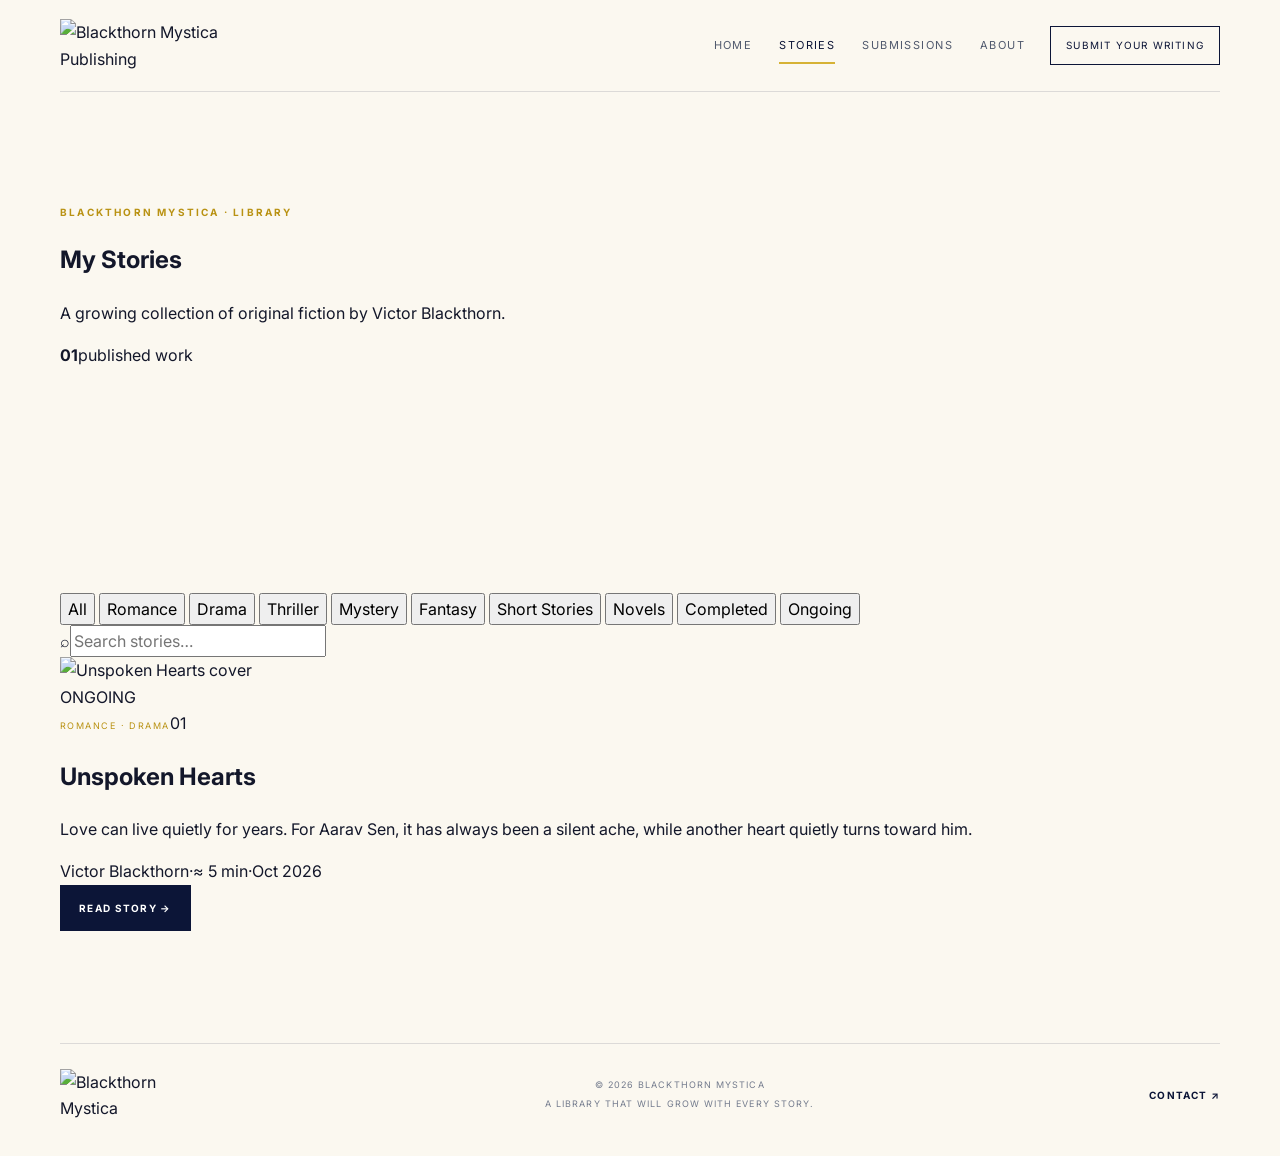
==== stories/index.html @ 57160782 "Add files via upload" ====
<!DOCTYPE html>
<html lang="en">
<head>
  <meta charset="UTF-8">
  <meta name="viewport" content="width=device-width, initial-scale=1.0">
  <meta name="description" content="The Blackthorn Mystica library — published stories and fiction by Victor Blackthorn.">
  <meta name="theme-color" content="#0b1434">
  <title>Stories — Blackthorn Mystica</title>
  <link rel="preconnect" href="https://fonts.googleapis.com">
  <link rel="preconnect" href="https://fonts.gstatic.com" crossorigin>
  <link href="https://fonts.googleapis.com/css2?family=Cinzel:wght@500;600;700&family=Cormorant+Garamond:wght@400;500;600;700&family=Inter:wght@400;500;600;700&display=swap" rel="stylesheet">
  <link rel="stylesheet" href="../style.css">
</head>
<body class="library-page">
  <header class="site-header">
    <a class="brand" href="../index.html"><img src="../assets/blackthorn-mystica-logo.png" alt="Blackthorn Mystica Publishing"></a>
    <nav class="nav" aria-label="Primary navigation">
      <a href="../index.html">Home</a>
      <a class="active" href="index.html">Stories</a>
      <a href="../index.html#submissions">Submissions</a>
      <a href="../index.html#about">About</a>
    </nav>
    <a class="header-cta" href="../index.html#submissions">Submit Your Writing</a>
    <button class="nav-toggle" aria-label="Open menu" aria-expanded="false">☰</button>
  </header>

  <main>
    <section class="section library-hero">
      <div class="section-kicker">BLACKTHORN MYSTICA · LIBRARY</div>
      <div class="library-title-row">
        <div><h1>My Stories</h1><p>A growing collection of original fiction by Victor Blackthorn.</p></div>
        <div class="library-count"><strong>01</strong><span>published work</span></div>
      </div>
    </section>

    <section class="section library-body">
      <div class="library-toolbar">
        <div class="filters" role="group" aria-label="Filter stories">
          <button class="filter active" data-filter="all">All</button>
          <button class="filter" data-filter="romance">Romance</button>
          <button class="filter" data-filter="drama">Drama</button>
          <button class="filter" data-filter="thriller">Thriller</button>
          <button class="filter" data-filter="mystery">Mystery</button>
          <button class="filter" data-filter="fantasy">Fantasy</button>
          <button class="filter" data-filter="short-story">Short Stories</button>
          <button class="filter" data-filter="novel">Novels</button>
          <button class="filter" data-filter="completed">Completed</button>
          <button class="filter" data-filter="ongoing">Ongoing</button>
        </div>
        <label class="search-box"><span>⌕</span><input id="storySearch" type="search" placeholder="Search stories…"></label>
      </div>

      <div class="library-grid" id="libraryGrid">
        <article class="library-card" data-tags="romance drama novel ongoing" data-search="unspoken hearts romance drama victor blackthorn">
          <div class="library-card-cover"><img src="../assets/unspoken-hearts-cover.png" alt="Unspoken Hearts cover"><span class="status-badge">ONGOING</span></div>
          <div class="library-card-content">
            <div class="card-topline"><span class="genre-pill">Romance · Drama</span><span class="story-number">01</span></div>
            <h2>Unspoken Hearts</h2>
            <p class="card-summary">Love can live quietly for years. For Aarav Sen, it has always been a silent ache, while another heart quietly turns toward him.</p>
            <div class="card-meta"><span>Victor Blackthorn</span><span>·</span><span>≈ 5 min</span><span>·</span><span>Oct 2026</span></div>
            <a class="button button-navy" href="unspoken-hearts.html">Read Story →</a>
          </div>
        </article>
      </div>
      <p class="no-results" id="noResults" hidden>No stories match this filter or search.</p>
    </section>
  </main>

  <footer class="footer section-wide"><div class="footer-brand"><img src="../assets/blackthorn-mystica-logo.png" alt="Blackthorn Mystica"></div><div class="footer-copy"><span>© 2026 Blackthorn Mystica</span><span>A library that will grow with every story.</span></div><a href="mailto:victorblackthorn.books@gmail.com">Contact ↗</a></footer>
  <script src="../script.js"></script>
  <script src="library.js"></script>
</body>
</html>
---- style.css ----
:root {
  --navy: #0c1537;
  --navy-2: #121f4b;
  --navy-3: #17275b;
  --gold: #d6b235;
  --gold-deep: #b99213;
  --cream: #f6f1e5;
  --paper: #fbf8f0;
  --ink: #13172a;
  --muted: #667084;
  --line: rgba(12, 21, 55, 0.13);
  --white: #fffdfa;
  --shadow: 0 26px 80px rgba(8, 13, 35, 0.18);
  --serif: "Cormorant Garamond", Georgia, serif;
  --sans: "Inter", Arial, sans-serif;
  --display: "Cinzel", Georgia, serif;
  --script: "Parisienne", cursive;
}

* { box-sizing: border-box; }
html { scroll-behavior: smooth; }
body {
  margin: 0;
  background: var(--paper);
  color: var(--ink);
  font-family: var(--sans);
  line-height: 1.65;
}
img { max-width: 100%; display: block; }
a { color: inherit; text-decoration: none; }
button, input { font: inherit; }

.site-shell { min-height: 100vh; overflow-x: hidden; }
.section-wide, .section { width: min(1160px, calc(100% - 40px)); margin-inline: auto; }
.section { padding-block: 112px; }

.site-header {
  width: min(1160px, calc(100% - 40px));
  margin: 0 auto;
  min-height: 92px;
  display: flex;
  align-items: center;
  gap: 25px;
  border-bottom: 1px solid var(--line);
}
.brand { width: 205px; flex: 0 0 205px; }
.brand img { width: 100%; height: auto; }
.nav { margin-left: auto; display: flex; gap: 27px; align-items: center; }
.nav a {
  position: relative;
  padding: 9px 0;
  font-size: 11px;
  letter-spacing: .13em;
  text-transform: uppercase;
  color: #50596d;
}
.nav a::after {
  content: ""; position: absolute; left: 0; bottom: 0; width: 0; height: 2px;
  background: var(--gold); transition: width .2s ease;
}
.nav a:hover::after, .nav a.active::after { width: 100%; }
.nav a.active { color: var(--navy); }
.header-cta {
  border: 1px solid var(--navy); color: var(--navy); padding: 10px 15px; font-size: 10px;
  letter-spacing: .12em; text-transform: uppercase; transition: .2s ease;
}
.header-cta:hover { background: var(--navy); color: white; }
.nav-toggle { display: none; margin-left: auto; border: 0; background: none; color: var(--navy); font-size: 25px; cursor: pointer; }

.hero {
  min-height: 690px;
  display: grid;
  grid-template-columns: 1.05fr .95fr;
  gap: 65px;
  align-items: center;
}
.hero-copy { padding-block: 70px; }
.eyebrow, .section-kicker, .strip-label, .mail-label {
  font-size: 10px; font-weight: 700; letter-spacing: .22em; text-transform: uppercase;
}
.eyebrow { color: var(--gold-deep); margin: 0 0 13px; }
.hero h1 {
  margin: 0;
  max-width: 700px;
  font-family: var(--serif);
  font-size: clamp(58px, 7vw, 94px);
  font-weight: 600;
  line-height: .9;
  letter-spacing: -.03em;
}
.hero h1 em { color: var(--navy); font-weight: 400; }
.hero-tagline { margin: 27px 0 0; font-family: var(--serif); font-size: 24px; color: #28304a; }
.hero-tagline strong { font-weight: 600; }
.hero-text { margin: 15px 0 0; max-width: 650px; color: var(--muted); font-size: 15px; line-height: 1.9; }
.hero-actions { display: flex; flex-wrap: wrap; gap: 12px; margin-top: 28px; }
.button {
  display: inline-flex; align-items: center; justify-content: center; min-height: 46px; padding: 0 18px;
  border: 1px solid transparent; font-size: 10px; font-weight: 700; letter-spacing: .13em;
  text-transform: uppercase; transition: transform .2s ease, box-shadow .2s ease, background .2s ease;
}
.button:hover { transform: translateY(-2px); }
.button em { font-family: var(--serif); text-transform: none; font-size: 16px; margin-left: 4px; }
.button-gold { background: var(--gold); color: var(--navy); box-shadow: 0 12px 30px rgba(214,178,53,.18); }
.button-gold:hover { background: #e4c34c; box-shadow: 0 16px 36px rgba(214,178,53,.25); }
.button-outline { border-color: var(--navy); color: var(--navy); background: transparent; }
.button-outline:hover { background: var(--navy); color: white; }
.button-navy { background: var(--navy); color: white; }
.wide { width: 100%; }
.hero-note { margin-top: 36px; display: flex; align-items: center; gap: 10px; color: #788093; font-size: 10px; letter-spacing: .08em; text-transform: uppercase; }
.note-line { width: 50px; height: 1px; background: var(--gold); }

.hero-cover-wrap { position: relative; display: grid; place-items: center; min-height: 610px; }
.cover-glow {
  position: absolute; width: 460px; height: 520px; background: radial-gradient(circle, rgba(214,178,53,.22), transparent 64%);
}
.cover-frame {
  position: relative; width: min(375px, 72%); transform: rotate(2.3deg);
  padding: 11px; background: #ede8dd; box-shadow: var(--shadow);
}
.cover-frame img { width: 100%; aspect-ratio: 1283 / 2048; object-fit: cover; }
.cover-caption {
  position: absolute; right: 5%; bottom: 18px; width: 235px; padding: 15px 17px;
  background: rgba(12,21,55,.92); color: white; box-shadow: 0 18px 45px rgba(8,13,35,.2);
}
.chapter-label { display: block; color: var(--gold); font-size: 9px; letter-spacing: .2em; }
.cover-caption strong { display: block; margin-top: 6px; font-family: var(--serif); font-size: 29px; line-height: 1; }
.cover-caption span:last-child { display: block; margin-top: 4px; color: #bdc6da; font-size: 10px; }

.intro-strip {
  display: flex; align-items: center; justify-content: space-between; gap: 40px;
  padding: 19px 0; border-top: 1px solid var(--line); border-bottom: 1px solid var(--line);
}
.strip-label { display: block; color: var(--gold-deep); margin-bottom: 3px; }
.intro-strip strong { font-family: var(--serif); font-size: 23px; font-weight: 600; }
.intro-strip p { margin: 0; color: var(--muted); font-size: 11px; letter-spacing: .08em; text-transform: uppercase; text-align: right; }

.section-kicker { color: var(--gold-deep); margin-bottom: 10px; }
.featured-grid { display: grid; grid-template-columns: .8fr 1.2fr; gap: 65px; align-items: center; }
.featured-image { width: min(100%, 360px); margin-inline: auto; box-shadow: var(--shadow); }
.featured-image img { width: 100%; }
.featured-copy-block h2, .section-heading h2, .submission-heading h2, .community h2, .about-section h2 {
  margin: 0; font-family: var(--serif); font-weight: 600; line-height: .93; letter-spacing: -.03em;
}
.featured-copy-block h2 { font-size: clamp(58px, 6vw, 82px); }
.featured-copy-block h2::after {
  content: ""; display: block; width: 72px; height: 2px; margin: 22px 0 17px; background: var(--gold);
}
.story-meta { display: flex; gap: 8px; align-items: center; flex-wrap: wrap; color: #6e7689; font-size: 10px; text-transform: uppercase; letter-spacing: .1em; }
.lead { margin: 22px 0 0; font-family: var(--serif); font-size: 23px; line-height: 1.45; color: #29314a; max-width: 700px; }
.small-copy { color: var(--muted); font-size: 13px; max-width: 700px; margin: 17px 0 26px; }

.section-heading { display: flex; justify-content: space-between; align-items: end; gap: 40px; margin-bottom: 35px; }
.section-heading h2 { font-size: clamp(50px, 5.5vw, 70px); }
.section-heading h2 em, .community h2 em, .about-section h2 em { color: var(--navy-2); font-weight: 400; }
.section-intro { max-width: 410px; margin: 0; color: var(--muted); font-size: 13px; }
.story-card {
  display: grid; grid-template-columns: 260px 1fr; background: white; border: 1px solid var(--line); box-shadow: 0 15px 50px rgba(12,21,55,.07);
}
.story-card-image { position: relative; background: var(--navy); }
.story-card-image img { width: 100%; height: 100%; object-fit: cover; }
.new-badge { position: absolute; top: 13px; left: 13px; padding: 7px 9px; background: var(--gold); color: var(--navy); font-size: 8px; font-weight: 700; letter-spacing: .18em; }
.story-card-content { padding: 36px 38px; display: flex; flex-direction: column; min-height: 360px; }
.story-card-top { display: flex; justify-content: space-between; gap: 15px; }
.genre-pill { color: var(--gold-deep); font-size: 9px; text-transform: uppercase; letter-spacing: .16em; }
.story-index { color: #9ba2b1; font-family: var(--serif); font-size: 28px; }
.story-card h3 { margin: 20px 0 12px; font-family: var(--serif); font-size: 53px; line-height: .9; }
.story-card-summary { max-width: 690px; color: var(--muted); font-size: 14px; line-height: 1.85; }
.story-card-bottom { margin-top: auto; padding-top: 28px; border-top: 1px solid var(--line); display: flex; justify-content: space-between; align-items: center; gap: 15px; color: #6a7283; font-size: 10px; text-transform: uppercase; letter-spacing: .11em; }
.read-link { color: var(--navy); font-weight: 700; }
.read-link span { color: var(--gold-deep); margin-left: 3px; }

.reader-corner { padding-top: 45px; }
.corner-grid { display: grid; grid-template-columns: repeat(3, 1fr); gap: 14px; }
.corner-card { min-height: 240px; padding: 28px; border: 1px solid var(--line); background: white; transition: .2s ease; }
.corner-card:hover { transform: translateY(-4px); box-shadow: 0 18px 48px rgba(12,21,55,.08); }
.corner-card.featured-corner { background: var(--navy); color: white; border-color: var(--navy); }
.corner-icon { display: block; color: var(--gold); font-size: 22px; }
.corner-card h3 { margin: 28px 0 8px; font-family: var(--serif); font-size: 36px; line-height: .95; }
.corner-card p { margin: 0; color: #687186; font-size: 13px; line-height: 1.75; }
.featured-corner p { color: #c5cada; }
.corner-link { display: inline-block; margin-top: 23px; color: var(--navy); font-size: 9px; text-transform: uppercase; letter-spacing: .15em; font-weight: 700; }
.featured-corner .corner-link { color: var(--gold); }

.submission-section { padding-top: 55px; }
.submission-heading { display: flex; justify-content: space-between; gap: 40px; align-items: end; }
.submission-heading h2 { font-size: clamp(53px, 5.5vw, 72px); }
.submission-heading > p { max-width: 430px; color: var(--muted); font-size: 13px; margin: 0; }
.submission-panel { margin-top: 35px; display: grid; grid-template-columns: 1.35fr .65fr; gap: 22px; }
.guidelines, .submission-action { border: 1px solid var(--line); background: white; }
.guidelines { padding: 34px; }
.guidelines h3 { margin: 0; font-family: var(--serif); font-size: 42px; }
.guidelines-intro { color: var(--muted); margin: 10px 0 23px; font-size: 13px; }
.guidelines ol { margin: 0; padding-left: 22px; }
.guidelines li { padding: 7px 0 7px 4px; color: #596276; font-size: 13px; }
.guidelines strong { color: var(--navy); }
.submission-note { margin: 22px 0 0; padding-top: 18px; border-top: 1px solid var(--line); color: #7b8391; font-size: 11px; }
.submission-action { background: var(--navy); color: white; padding: 34px; display: flex; align-items: center; }
.mail-card { width: 100%; }
.mail-label { color: var(--gold); }
.mail-card strong { display: block; margin-top: 13px; font-family: var(--serif); font-size: 28px; line-height: 1.1; overflow-wrap: anywhere; }
.mail-card p { margin: 14px 0 22px; color: #c1c8da; font-size: 12px; line-height: 1.8; }

.community-card {
  display: grid; grid-template-columns: 1fr .9fr; gap: 60px; align-items: center;
  padding: 58px; background: #ece5d7; border-top: 4px solid var(--gold);
}
.community h2 { font-size: clamp(50px, 5vw, 68px); }
.community-card > div:last-child p { color: #666d78; font-size: 14px; line-height: 1.9; }
.text-link-dark { display: inline-block; margin-top: 14px; font-size: 10px; font-weight: 700; letter-spacing: .14em; text-transform: uppercase; color: var(--navy); }
.text-link-dark span { color: var(--gold-deep); }

.about-section { display: grid; grid-template-columns: 110px 1fr; gap: 35px; align-items: start; padding-bottom: 100px; }
.about-mark { width: 100px; height: 100px; border-radius: 50%; background: var(--navy); color: var(--gold); display: grid; place-items: center; font-family: var(--serif); font-size: 58px; }
.about-section h2 { font-size: clamp(52px, 5.3vw, 72px); }
.about-section p { max-width: 700px; color: var(--muted); font-size: 14px; }

.footer { padding-block: 25px 34px; border-top: 1px solid var(--line); display: flex; justify-content: space-between; align-items: center; gap: 25px; }
.footer-brand { width: 150px; }
.footer-copy { display: flex; flex-direction: column; gap: 4px; color: #737b8d; font-size: 9px; letter-spacing: .12em; text-transform: uppercase; text-align: center; }
.footer > a { color: var(--navy); font-size: 10px; text-transform: uppercase; letter-spacing: .12em; font-weight: 700; }

@media (max-width: 980px) {
  .site-header { position: relative; }
  .nav { display: none; position: absolute; left: 0; right: 0; top: 100%; z-index: 20; padding: 18px; border: 1px solid var(--line); background: var(--paper); flex-direction: column; align-items: stretch; gap: 3px; }
  .nav.open { display: flex; }
  .nav a { padding: 12px; }
  .header-cta { display: none; }
  .nav-toggle { display: block; }
  .hero { grid-template-columns: 1fr; padding-top: 45px; }
  .hero-cover-wrap { min-height: 560px; }
  .featured-grid { grid-template-columns: .75fr 1.25fr; gap: 40px; }
  .submission-panel { grid-template-columns: 1fr; }
  .story-card { grid-template-columns: 220px 1fr; }
}

@media (max-width: 700px) {
  .section-wide, .section, .site-header { width: min(100% - 28px, 1160px); }
  .section { padding-block: 78px; }
  .brand { width: 160px; flex-basis: 160px; }
  .hero { min-height: auto; gap: 15px; }
  .hero h1 { font-size: 55px; }
  .hero-tagline { font-size: 20px; }
  .hero-cover-wrap { min-height: 500px; }
  .cover-frame { width: 70%; }
  .cover-caption { width: 205px; right: 0; bottom: 3px; }
  .intro-strip, .section-heading, .submission-heading, .community-card { grid-template-columns: 1fr; display: grid; }
  .intro-strip p { text-align: left; }
  .featured-grid, .story-card, .corner-grid, .about-section { grid-template-columns: 1fr; }
  .featured-image { width: min(100%, 330px); }
  .story-card-image { max-height: 430px; }
  .story-card-content { min-height: auto; }
  .story-card h3 { font-size: 48px; }
  .community-card { gap: 12px; padding: 34px 27px; }
  .about-section { gap: 18px; }
  .footer { flex-direction: column; align-items: flex-start; }
  .footer-copy { text-align: left; }
}
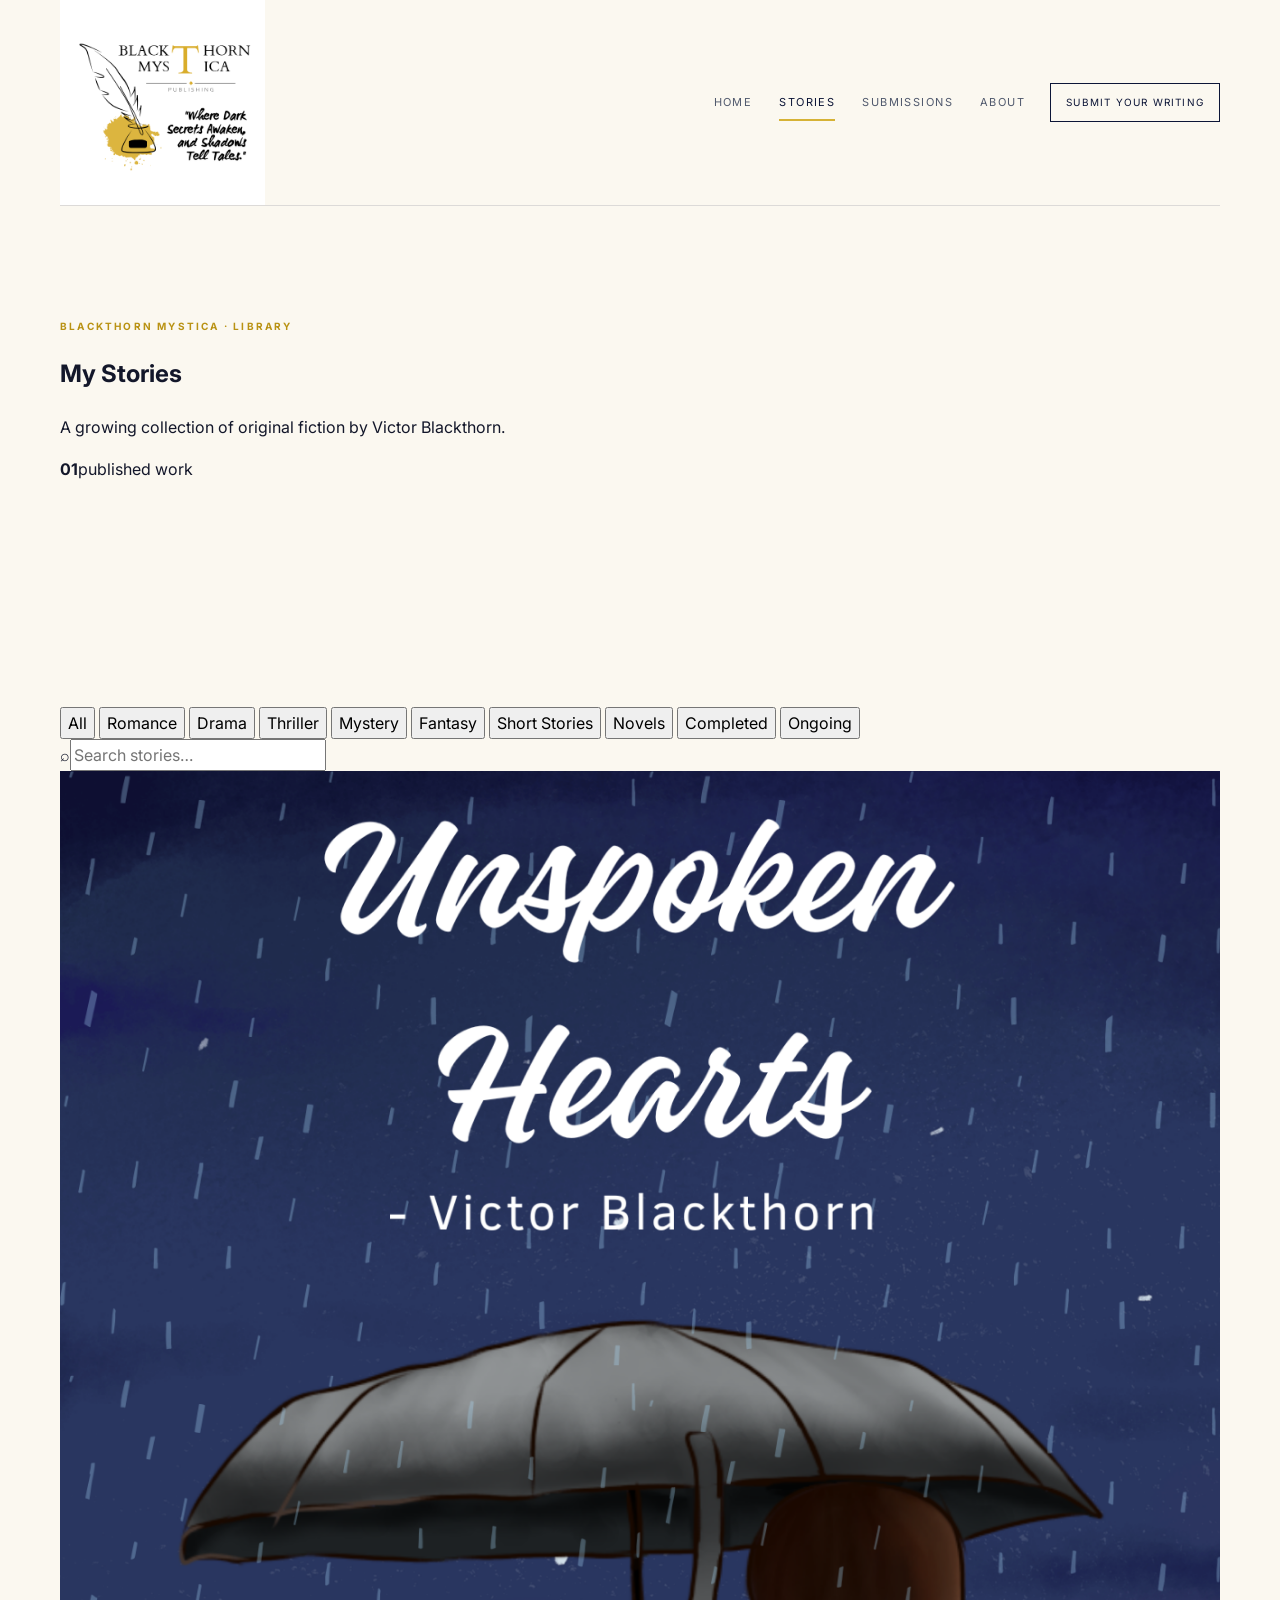
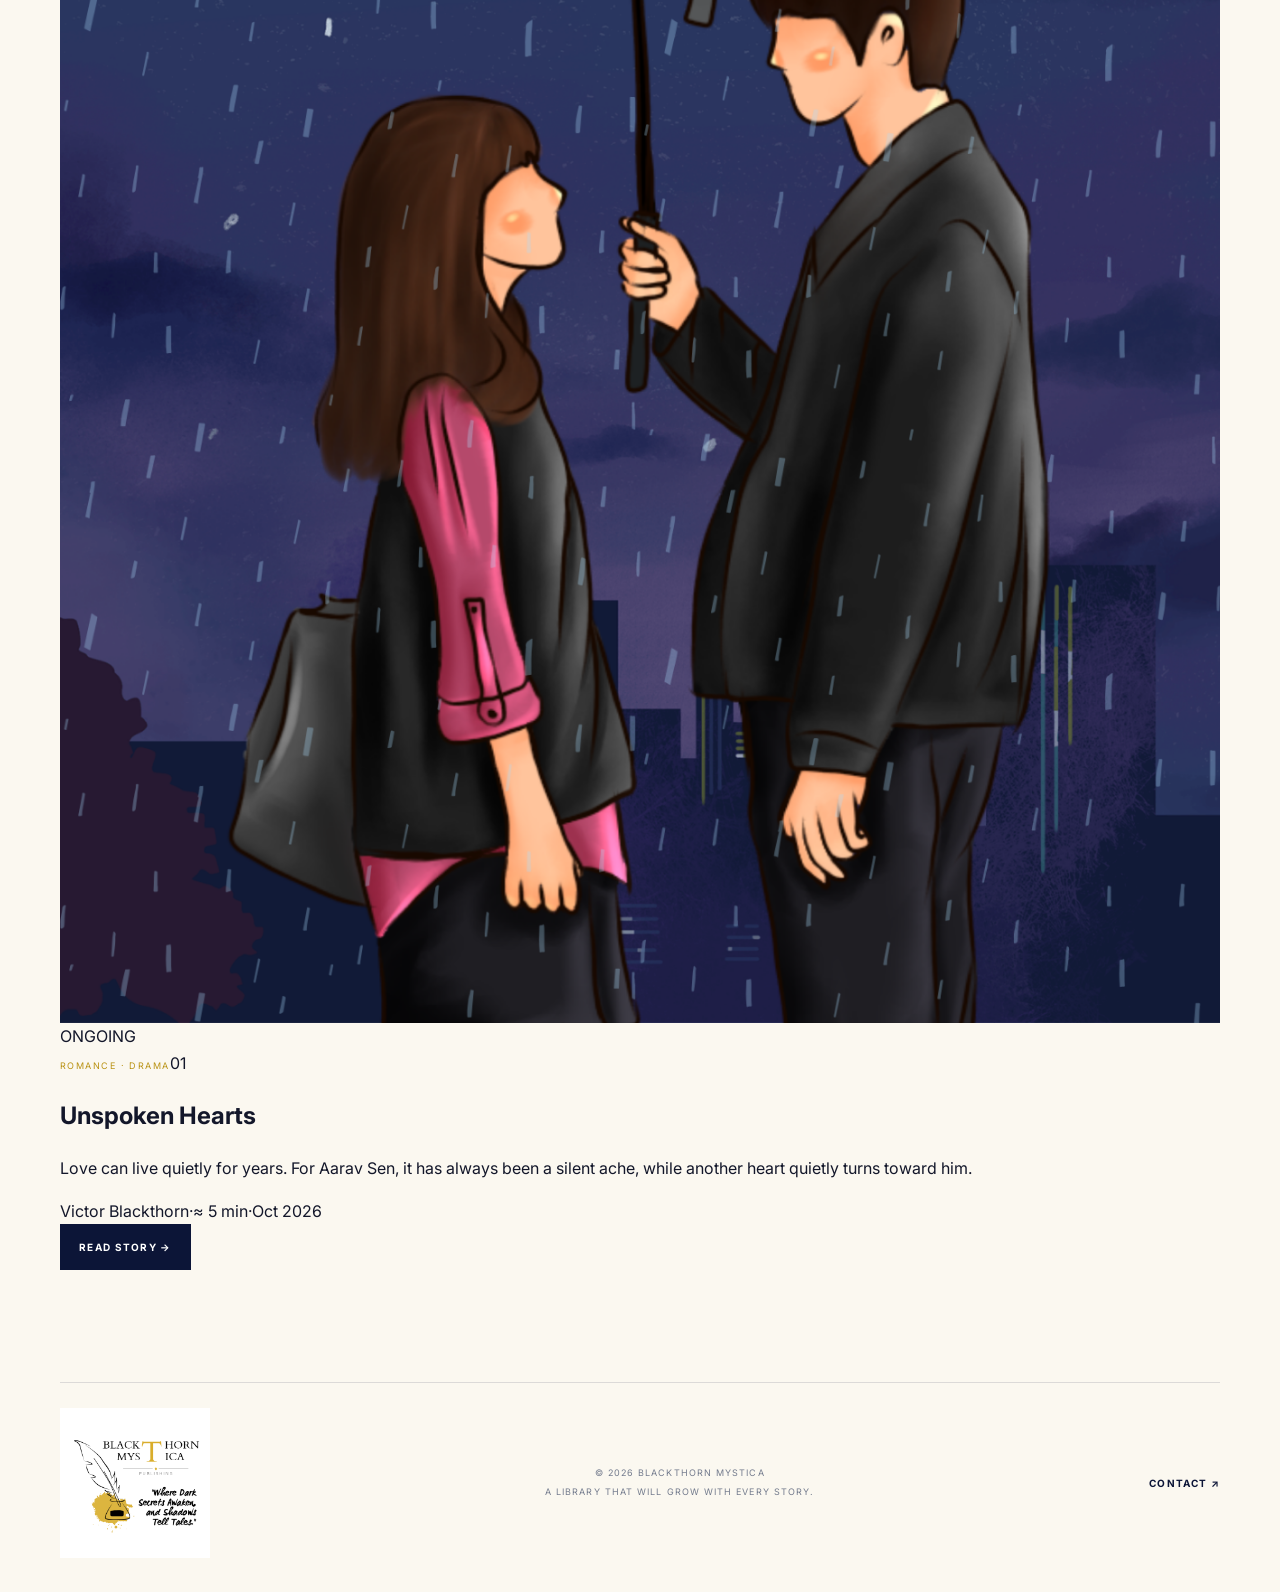
==== commit b8a29c59: "Add files via upload" ====
--- a/stories/index.html
+++ b/stories/index.html
@@ -13,7 +13,7 @@
 </head>
 <body class="library-page">
   <header class="site-header">
-    <a class="brand" href="../index.html"><img src="../assets/blackthorn-mystica-logo.png" alt="Blackthorn Mystica Publishing"></a>
+    <a class="brand" href="../index.html"><img src="../blackthorn-mystica-logo.png" alt="Blackthorn Mystica Publishing"></a>
     <nav class="nav" aria-label="Primary navigation">
       <a href="../index.html">Home</a>
       <a class="active" href="index.html">Stories</a>
@@ -52,7 +52,7 @@
 
       <div class="library-grid" id="libraryGrid">
         <article class="library-card" data-tags="romance drama novel ongoing" data-search="unspoken hearts romance drama victor blackthorn">
-          <div class="library-card-cover"><img src="../assets/unspoken-hearts-cover.png" alt="Unspoken Hearts cover"><span class="status-badge">ONGOING</span></div>
+          <div class="library-card-cover"><img src="../unspoken-hearts-cover.png" alt="Unspoken Hearts cover"><span class="status-badge">ONGOING</span></div>
           <div class="library-card-content">
             <div class="card-topline"><span class="genre-pill">Romance · Drama</span><span class="story-number">01</span></div>
             <h2>Unspoken Hearts</h2>
@@ -66,7 +66,7 @@
     </section>
   </main>
 
-  <footer class="footer section-wide"><div class="footer-brand"><img src="../assets/blackthorn-mystica-logo.png" alt="Blackthorn Mystica"></div><div class="footer-copy"><span>© 2026 Blackthorn Mystica</span><span>A library that will grow with every story.</span></div><a href="mailto:victorblackthorn.books@gmail.com">Contact ↗</a></footer>
+  <footer class="footer section-wide"><div class="footer-brand"><img src="../blackthorn-mystica-logo.png" alt="Blackthorn Mystica"></div><div class="footer-copy"><span>© 2026 Blackthorn Mystica</span><span>A library that will grow with every story.</span></div><a href="mailto:victorblackthorn.books@gmail.com">Contact ↗</a></footer>
   <script src="../script.js"></script>
   <script src="library.js"></script>
 </body>
